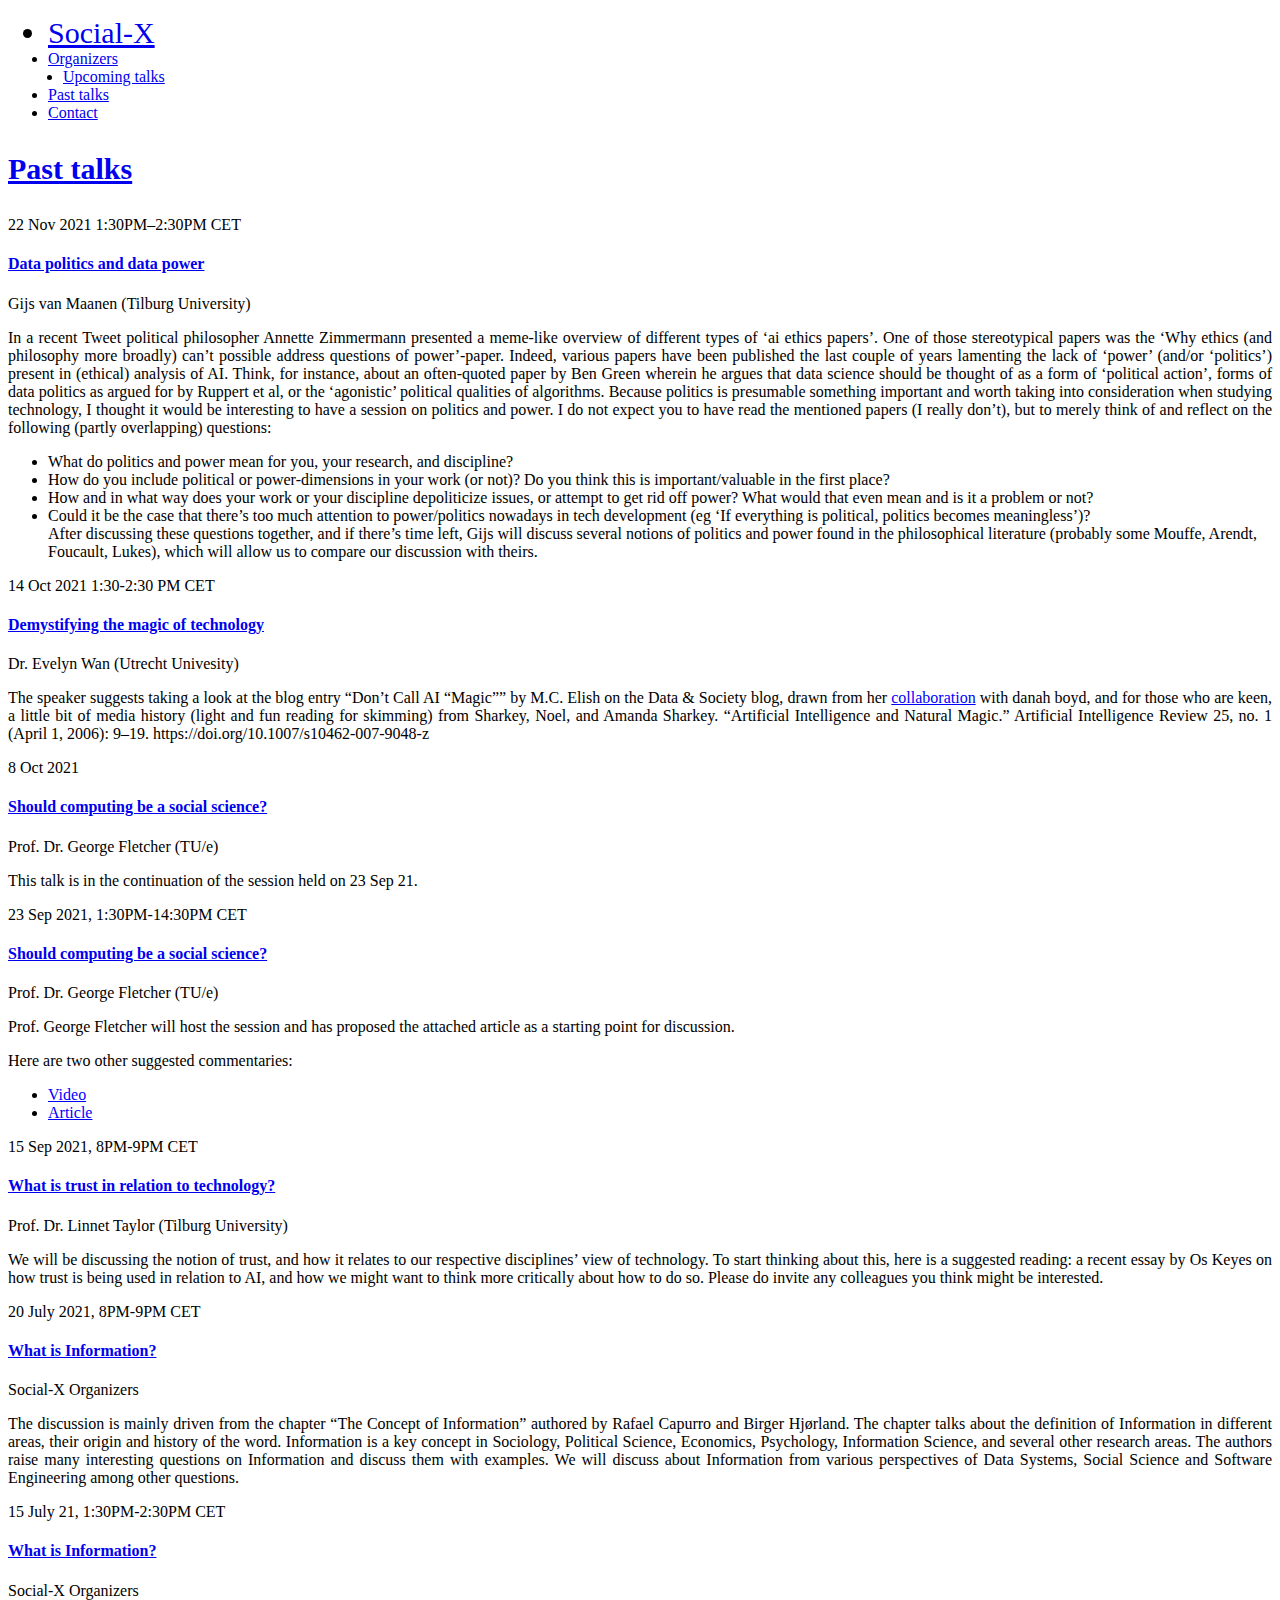
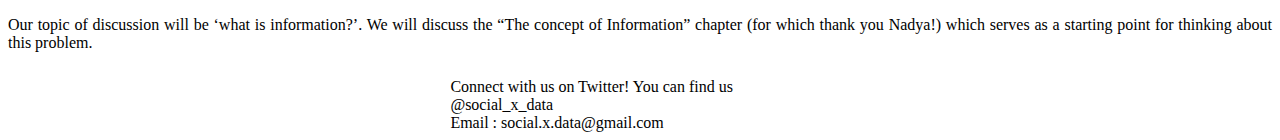
==== view_all_past.html @ 5a0c7ad1 "Add files via upload" ====
<!doctype html>
<html lang="en">
<head>
    <meta charset="utf-8">
    <meta name="viewport" content="width=device-width, initial-scale=1.0">
    
    <title>Social-X</title>
    
    <link rel="stylesheet" href="./css/normalize.css">
    <link rel="stylesheet" href="./css/main.css">
    <link rel="stylesheet" href="./css/mobilestyles.css">
    
    <meta name="description" content="Enter description">
    <meta property="og:description" content="Enter description">
    <link rel="stylesheet" href="https://cdnjs.cloudflare.com/ajax/libs/font-awesome/4.7.0/css/font-awesome.min.css">
	
</head>
<body  class="main nowrap" >
	
	<header>
		
		<div class="headerline">
			<nav>
				<ul class="menu">
                    <li style="font-size: 30px"><a href="index.html">Social-X</a></li>
                    <li><a href="index.html#organizers">Organizers</a></li>
                    <li style="margin-left: 15px;"><a href="view_upcoming.html">Upcoming talks</a></li>
                    <li><a href="view_all_past.html">Past talks</a></li>
                    <li style="margin-left: auto;"><a href="mailto:social.x.data@gmail.com">Contact</a></li>
                </ul>
			</nav>
		</div>
		
	</header>

	<main>
		
		
<section>
    <div class="wrap">
        <h3 style="font-size: 30px"><a href="past_talks">Past talks</a></h3>
        <div class="pasttalks">
            <!-- To check 1 in each row view, comment out all <article... > and uncomment in all <article... style="width"> lines  -->
<!--             <article class="post">
 -->
 
			<article class="post" style="width:100%">
                <div class="date">22 Nov 2021 1:30PM–2:30PM CET</div>
                <h4><a href="#">Data politics and data power</a></h4>
                <div class="speaker">Gijs van Maanen (Tilburg University)</div>
                <div class="entry">
                    <p style="font-size: 16px; text-align: justify;">In a recent Tweet political philosopher Annette Zimmermann presented a meme-like overview of different types of ‘ai ethics papers’. One of those stereotypical papers was the ‘Why ethics (and philosophy more broadly) can’t possible address questions of power’-paper. Indeed, various
      
                    papers have been published the last couple of years lamenting the lack of ‘power’ (and/or ‘politics’) present in (ethical) analysis of AI. Think, for instance, about an often-quoted paper by Ben Green wherein he argues that data science should be thought of as a form of ‘political action’, forms of data politics as argued for by Ruppert et al, or the ‘agonistic’ political qualities of algorithms. Because politics is presumable something important and worth taking into consideration when studying technology, I thought it would be interesting to have a session on politics and power. I do not expect you to have read the mentioned papers (I really don’t), but to merely think of and reflect on the following (partly overlapping) questions:
                    <ul>
                    <li>What do politics and power mean for you, your research, and discipline?</li>
                    <li>How do you include political or power-dimensions in your work (or not)? Do you think
                    this is important/valuable in the first place?</li>
                    <li>How and in what way does your work or your discipline depoliticize issues, or attempt to
                    get rid off power? What would that even mean and is it a problem or not?</li>
                    <li>Could it be the case that there’s too much attention to power/politics nowadays in tech
                    development (eg ‘If everything is political, politics becomes meaningless’)?</li>
                    After discussing these questions together, and if there’s time left, Gijs will discuss several notions of politics and power found in the philosophical literature (probably some Mouffe, Arendt, Foucault, Lukes), which will allow us to compare our discussion with theirs.
                    </p>

                                </div>
                                <!-- <a href="view_talk.html" class="readmore">Show more</a> -->
                   </article>
                   
                 <article class="post" style="width:100%">
                <div class="date">14 Oct 2021 1:30-2:30 PM CET</div>
                <h4><a href="#"> Demystifying the magic of technology</a></h4>
                <div class="speaker">Dr. Evelyn Wan (Utrecht Univesity)</div>
                <div class="entry">
                    <p style="font-size: 16px; text-align: justify;">
                        The speaker suggests taking a look at the blog entry “Don’t Call AI “Magic”” by M.C. Elish on the Data & Society blog, drawn from her <a href="https://points.datasociety.net/dont-call-ai-magic-142da16db408" style="color: blue; text-decoration: underline;">collaboration</a> with danah boyd, and for those who are keen, a little bit of media history (light and fun reading for skimming) from Sharkey, Noel, and Amanda Sharkey. “Artificial Intelligence and Natural Magic.” Artificial Intelligence Review 25, no. 1 (April 1, 2006): 9–19. https://doi.org/10.1007/s10462-007-9048-z
                    </p>

                                </div>
                                <!-- <a href="view_talk.html" class="readmore">Show more</a> -->
                 </article>

			    <article class="post" style="width:100%">
                <div class="date">8 Oct 2021</div>
                <h4><a href="#">Should computing be a social science?</a></h4>
                <div class="speaker">Prof. Dr. George Fletcher (TU/e)</div>
                <div class="entry">
                    <p style="font-size: 16px; text-align: justify;">
                        This talk is in the continuation of the session held on 23 Sep 21.
                    </p>

                                </div>
                                <!-- <a href="view_talk.html" class="readmore">Show more</a> -->
                            </article>
                            
              <article class="post" style="width:100%">
                <div class="date">23 Sep 2021, 1:30PM-14:30PM CET</div>
                <h4><a href="#">Should computing be a social science?</a></h4>
                <div class="speaker">Prof. Dr. George Fletcher (TU/e)</div>
                <div class="entry" style="font-size: 16px">
                    <p style="font-size: 16px">
                        Prof. George Fletcher will host the session and has proposed the attached article as a starting point for discussion.
                    </p>
                    <p style="font-size: 16px; text-align: justify;">
                        Here are two other suggested commentaries: 
                        <ul>
                            <li><a href="https://www.youtube.com/watch?v=OLYsy4k8JMk" style="color: blue; text-decoration: underline;"> Video </a> </li>
                            <li><a href="https://cacm.acm.org/magazines/2020/8/246368-why-computing-belongs-within-the-social-/fulltext" style="color: blue; text-decoration: underline;"> Article </a></li>
                        </ul>
                    </p>

                    </div>
              </article>
                            
             <article class="post" style="width:100%">
                <div class="date">15 Sep 2021, 8PM-9PM CET</div>
                <h4><a href="#">What is trust in relation to technology?</a></h4>
                <div class="speaker">Prof. Dr. Linnet Taylor (Tilburg University)</div>
                <div class="entry">
                    <p style="font-size: 16px; text-align: justify;">
                        We will be discussing the notion of trust, and how it relates to our respective disciplines’ view of technology. To start thinking about this, here is a suggested reading: a recent essay by Os Keyes on how trust is being used in relation to AI, and how we might want to think more critically about how to do so. Please do invite any colleagues you think might be interested.
                    </p>

                                </div>
                                <!-- <a href="view_talk.html" class="readmore">Show more</a> -->
                </article>  
                            
                 <article class="post" style="width:100%">
                <div class="date">20 July 2021, 8PM-9PM CET</div>
                <h4><a href="#">What is Information?</a></h4>
                <div class="speaker">Social-X Organizers</div>
                <div class="entry">
                    <p style="font-size: 16px; text-align: justify;">
                        The discussion is mainly driven from the chapter “The Concept of Information” authored by Rafael Capurro and Birger Hjørland. The chapter talks about the definition of Information in different areas, their origin and history of the word. Information is a key concept in Sociology, Political Science, Economics, Psychology, Information Science, and several other research areas. The authors raise many interesting questions on Information and discuss them with examples. We will discuss about Information from various perspectives of Data Systems, Social Science and Software Engineering among other questions.
                    </o>

                                </div>
                                <!-- <a href="view_talk.html" class="readmore">Show more</a> -->
               </article>             
			
             <article class="post" style="width:100%">
                <div class="date">15 July 21, 1:30PM-2:30PM CET</div>
                <h4><a href="#">What is Information?</a></h4>
                <div class="speaker">Social-X Organizers</div>
                <div class="entry">
                    <p style="font-size: 16px; text-align: justify;">
                        Our topic of discussion will be ‘what is information?’. We will discuss the “The concept of Information” chapter (for which thank you Nadya!) which serves as a starting point for thinking about this problem.
                    </p>

                                </div>
                                <!-- <a href="view_talk.html" class="readmore">Show more</a> -->
                            </article>
            
<!--             <article class="post">
 -->



        </div>
    </div>
</section>
</main>
	<footer>
		<div class="sitefooter">

            <!-- <div class="footercontent" style="text-align: center;"> -->
                <div class="partner" style="margin-left: 35%; margin-right: 35%; vertical-align: middle; padding-top: 10px">
                    <span>Connect with us on Twitter! You can find us @social_x_data</span><br>
					<span>Email : social.x.data@gmail.com</span>
                    <!-- <a href="web_link" target="_blank"><img src="img_link" style="height: 23px;"></a> -->
                </div>
                <!-- <p>Connect with us on ... </p>
            </div> -->
        </div>
	</footer>
	
	<script src="./js/jquery-3.6.0.min.js"></script>
	<script src="./js/moment.js"></script>
	<!-- <script src="./js/script.js"></script> -->

</body>
</html>
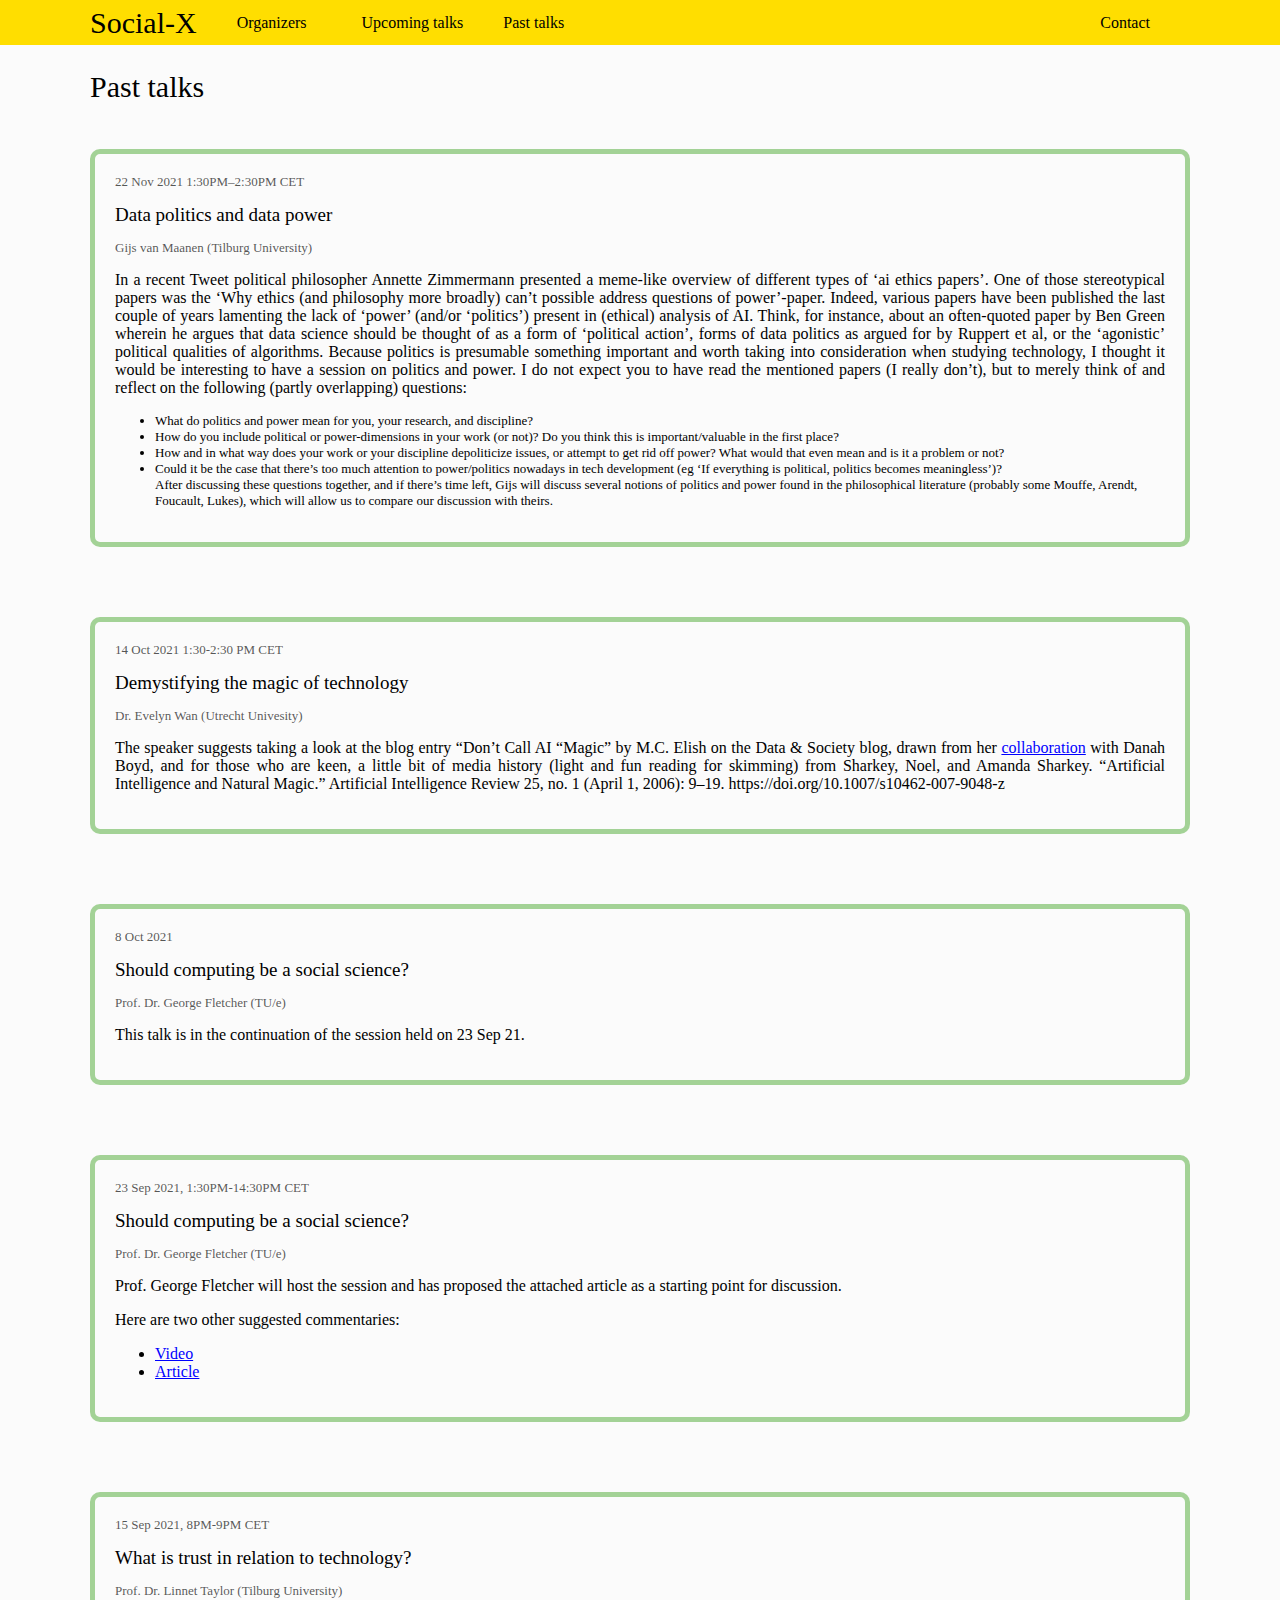
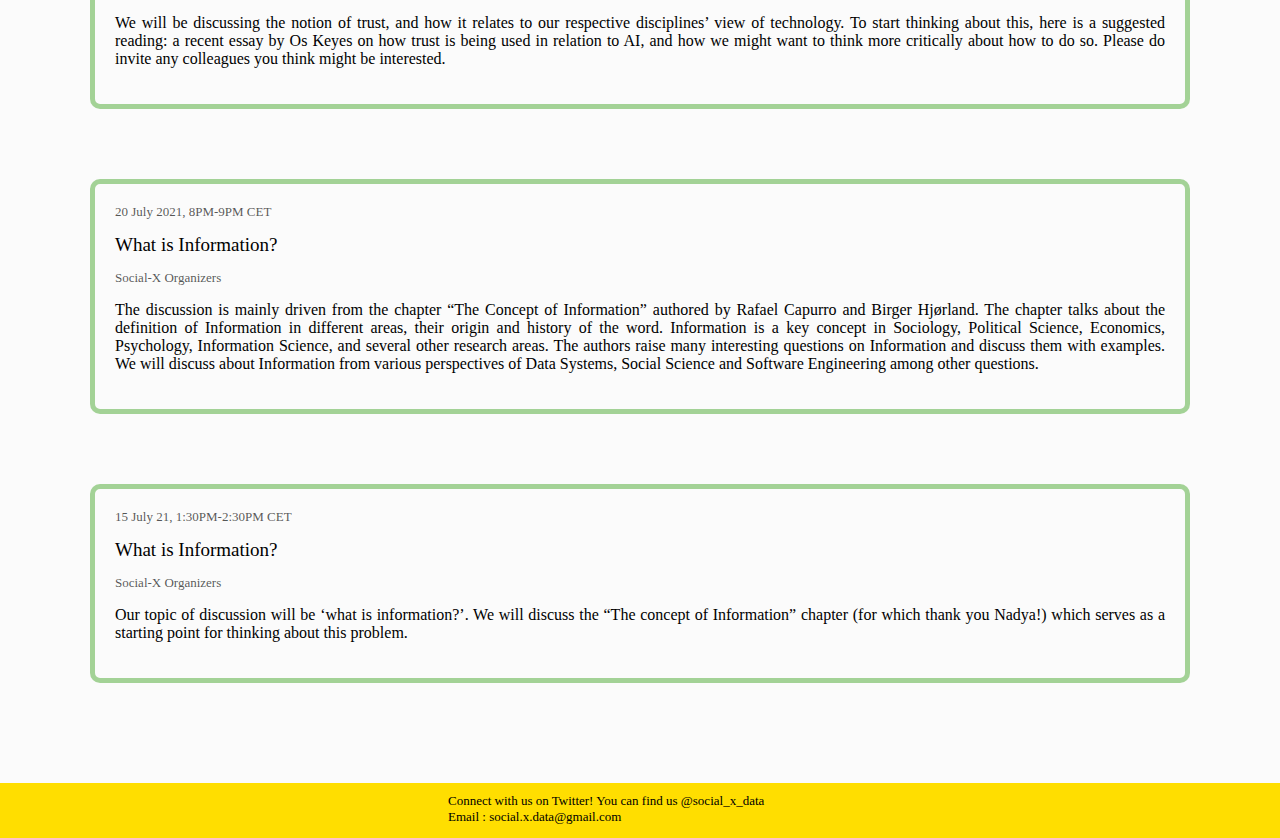
==== commit c40adef9: "Update view_all_past.html" ====
--- a/view_all_past.html
+++ b/view_all_past.html
@@ -10,8 +10,8 @@
     <link rel="stylesheet" href="./css/main.css">
     <link rel="stylesheet" href="./css/mobilestyles.css">
     
-    <meta name="description" content="Enter description">
-    <meta property="og:description" content="Enter description">
+    <meta name="description" content="Social-X Seminar">
+    <meta property="og:description" content="Social-X Seminar">
     <link rel="stylesheet" href="https://cdnjs.cloudflare.com/ajax/libs/font-awesome/4.7.0/css/font-awesome.min.css">
 	
 </head>
@@ -73,7 +73,7 @@
                 <div class="speaker">Dr. Evelyn Wan (Utrecht Univesity)</div>
                 <div class="entry">
                     <p style="font-size: 16px; text-align: justify;">
-                        The speaker suggests taking a look at the blog entry “Don’t Call AI “Magic”” by M.C. Elish on the Data & Society blog, drawn from her <a href="https://points.datasociety.net/dont-call-ai-magic-142da16db408" style="color: blue; text-decoration: underline;">collaboration</a> with danah boyd, and for those who are keen, a little bit of media history (light and fun reading for skimming) from Sharkey, Noel, and Amanda Sharkey. “Artificial Intelligence and Natural Magic.” Artificial Intelligence Review 25, no. 1 (April 1, 2006): 9–19. https://doi.org/10.1007/s10462-007-9048-z
+                        The speaker suggests taking a look at the blog entry “Don’t Call AI “Magic” by M.C. Elish on the Data & Society blog, drawn from her <a href="https://points.datasociety.net/dont-call-ai-magic-142da16db408" style="color: blue; text-decoration: underline;">collaboration</a> with Danah Boyd, and for those who are keen, a little bit of media history (light and fun reading for skimming) from Sharkey, Noel, and Amanda Sharkey. “Artificial Intelligence and Natural Magic.” Artificial Intelligence Review 25, no. 1 (April 1, 2006): 9–19. https://doi.org/10.1007/s10462-007-9048-z
                     </p>
 
                                 </div>
--- a/css/main.css
+++ b/css/main.css
@@ -0,0 +1,452 @@
+/** DSDSD MAIN CSS **/
+/* space-mono-regular - latin */
+@font-face {
+  font-family: 'Space Mono';
+  font-style: normal;
+  font-weight: 400;
+  src: url("webfont/space-mono-v6-latin-regular.eot");
+  /* IE9 Compat Modes */
+  src: local(""), url("webfont/space-mono-v6-latin-regular.eot?#iefix") format("embedded-opentype"), url("webfont/space-mono-v6-latin-regular.woff2") format("woff2"), url("webfont/space-mono-v6-latin-regular.woff") format("woff"), url("webfont/space-mono-v6-latin-regular.ttf") format("truetype"), url("webfont/space-mono-v6-latin-regular.svg#SpaceMono") format("svg");
+  /* Legacy iOS */
+}
+/* space-grotesk-500 - latin */
+@font-face {
+  font-family: 'Space Grotesk';
+  font-style: normal;
+  font-weight: 500;
+  src: url("webfont/space-grotesk-v5-latin-500.eot");
+  /* IE9 Compat Modes */
+  src: local(""), url("webfont/space-grotesk-v5-latin-500.eot?#iefix") format("embedded-opentype"), url("webfont/space-grotesk-v5-latin-500.woff2") format("woff2"), url("webfont/space-grotesk-v5-latin-500.woff") format("woff"), url("webfont/space-grotesk-v5-latin-500.ttf") format("truetype"), url("webfont/space-grotesk-v5-latin-500.svg#SpaceGrotesk") format("svg");
+  /* Legacy iOS */
+}
+::-moz-selection {
+  color: black;
+  background: #ffde00;
+}
+
+::selection {
+  color: black;
+  background: #ffde00;
+}
+
+body {
+  font-family: 'Georgia';
+  font-weight: 400;
+  font-size: 13px;
+  background-color: #FBFBFB;
+  -webkit-font-smoothing: antialiased;
+  -moz-osx-font-smoothing: grayscale;
+}
+
+main {
+  min-height: calc(100vh - 100px);
+}
+
+a {
+  color: inherit;
+  outline: none;
+}
+
+a:hover, a:active, a:focus {
+  outline: none;
+}
+
+/** HEADER **/
+.headerline {
+  position: fixed;
+  top: 0;
+  left: 0;
+  width: 100%;
+  background-color: #ffde00;
+  height: 45px;
+  z-index: 9000;
+}
+.headerline nav ul.menu {
+  position: relative;
+  max-width: 1100px;
+  display: -webkit-box;
+  display: -ms-flexbox;
+  display: flex;
+  margin: 0 auto;
+  padding: 0;
+}
+.headerline nav ul.menu li {
+  margin-right: 40px;
+  line-height: 45px;
+  font-size: 16px;
+  font-family: 'Space Mono';
+}
+.headerline nav ul.menu li a {
+  text-decoration: none;
+}
+.headerline nav ul.menu li a:hover {
+  text-decoration: underline;
+}
+
+p {
+  font-family: "Space Grotesk";
+  font-style: normal;
+  font-weight: 400;
+  font-size: 13px;
+  line-height: 18px;
+}
+
+.wrap {
+  max-width: 1100px;
+  margin: 0 auto;
+  position: relative;
+}
+
+section {
+  padding-top: 30px;
+  padding-bottom: 30px;
+}
+
+section:nth-child(even) {
+  background-color: rgba(0, 0, 0, 0.05);
+}
+
+main {
+  margin-top: 45px;
+}
+
+/** STYLES FOR THE MAIN-PAGE **/
+body.main h1 {
+  font-size: 36px;
+  line-height: 36px;
+  text-transform: uppercase;
+  font-weight: 400;
+}
+body.main h2 {
+  font-weight: 400;
+  font-size: 16px;
+  line-height: 19px;
+}
+body.main h2 a {
+  text-decoration: none;
+}
+body.main h2 a:hover {
+  text-decoration: underline;
+}
+body.main h3 {
+  font-weight: 400;
+  font-size: 18px;
+  line-height: 24px;
+}
+body.main h3 a {
+  text-decoration: none;
+}
+body.main h3 a:hover {
+  text-decoration: underline;
+}
+body.main h4 {
+  font-weight: 400;
+  font-size: 19px;
+  line-height: 21px;
+}
+body.main h4.bigger {
+  font-size: 26px;
+}
+body.main a {
+  color: inherit;
+}
+body.main .wrap.flex {
+  display: -webkit-box;
+  display: -ms-flexbox;
+  display: flex;
+  -webkit-box-pack: justify;
+  -ms-flex-pack: justify;
+  justify-content: space-between;
+  -ms-flex-wrap: wrap;
+  flex-wrap: wrap;
+}
+body.main .wrap.flex .logo {
+  width: 240px;
+  position: relative;
+  margin-right: 20px;
+}
+body.main .wrap.flex .logo img {
+  width: 100%;
+}
+body.main .welcome {
+  padding-top: 40px;
+  padding-bottom: 40px;
+  width: calc(100% - 260px);
+}
+body.main .welcome h1 {
+  margin-bottom: 30px;
+  font-family: 'Space Mono';
+}
+body.main .welcome h2 {
+  max-width: 600px;
+}
+body.main .subscribe {
+  margin-top: 15px;
+}
+body.main .subscribe p {
+  color: #C4C4C4;
+}
+body.main .subscribe input {
+  height: 30px;
+  margin: 0;
+  padding: 0;
+  -webkit-box-sizing: border-box;
+  box-sizing: border-box;
+  border: 1px solid black;
+  border-radius: 0 !important;
+  width: 40%;
+  -webkit-appearance: none;
+  -webkit-border-radius: 0px;
+  font-family: "Space Grotesk";
+  padding-left: 7px;
+  display: inline-block;
+}
+body.main .subscribe input::-webkit-input-placeholder {
+  font-family: "Space Grotesk";
+  color: #C4C4C4;
+  font-size: 13px;
+}
+body.main .subscribe input::-moz-placeholder {
+  font-family: "Space Grotesk";
+  color: #C4C4C4;
+  font-size: 13px;
+}
+body.main .subscribe input:-ms-input-placeholder {
+  font-family: "Space Grotesk";
+  color: #C4C4C4;
+  font-size: 13px;
+}
+body.main .subscribe input::-ms-input-placeholder {
+  font-family: "Space Grotesk";
+  color: #C4C4C4;
+  font-size: 13px;
+}
+body.main .subscribe input::placeholder {
+  font-family: "Space Grotesk";
+  color: #C4C4C4;
+  font-size: 13px;
+}
+body.main .subscribe .subscribebtn {
+  background-color: black;
+  color: white;
+  height: 30px;
+  border: 1px solid black;
+  display: inline-block;
+  -webkit-box-sizing: border-box;
+  box-sizing: border-box;
+  padding: 6px;
+  padding-left: 25px;
+  padding-right: 25px;
+  -webkit-transform: translateY(1px);
+  -ms-transform: translateY(1px);
+  transform: translateY(1px);
+}
+body.main .time {
+  margin-top: 15px;
+}
+body.main .time span {
+  background-color: white;
+  border: 1px solid #ffde00;
+  text-transform: uppercase;
+  font-size: 24px;
+  padding-left: 10px;
+  padding-right: 10px;
+  line-height: 37px;
+  font-family: 'Space Mono';
+}
+body.main .time span:first-child {
+  border-right: 0;
+}
+body.main .description {
+  width: 65%;
+}
+body.main .pasttalks,
+body.main .upcomingtalks,
+body.main #tweets {
+  margin-top: 50px;
+  display: -webkit-box;
+  display: -ms-flexbox;
+  display: flex;
+  -ms-flex-wrap: wrap;
+  flex-wrap: wrap;
+  -webkit-box-pack: justify;
+  -ms-flex-pack: justify;
+  justify-content: space-between;
+}
+body.main .pasttalks .date,
+body.main .pasttalks .speaker,
+body.main .upcomingtalks .date,
+body.main .upcomingtalks .speaker,
+body.main #tweets .date,
+body.main #tweets .speaker {
+  font-size: 13px;
+  line-height: 15px;
+  color: rgba(0, 0, 0, 0.67);
+  margin-bottom: 15px;
+}
+body.main .pasttalks .speaker,
+body.main .upcomingtalks .speaker,
+body.main #tweets .speaker {
+  margin-top: 15px;
+}
+body.main .pasttalks .entry,
+body.main .upcomingtalks .entry,
+body.main #tweets .entry {
+  position: relative;
+}
+body.main .pasttalks article,
+body.main .upcomingtalks article,
+body.main #tweets article {
+  -webkit-box-sizing: border-box;
+  box-sizing: border-box;
+  width: 30%;
+  margin-bottom: 70px;
+  position: relative;
+  padding: 20px;
+  border: 5px solid rgba(120, 190, 100, 0.67);
+  border-radius: 10px;
+  background-clip: content-box;
+}
+
+
+body.main .pasttalks a,
+body.main .upcomingtalks a,
+body.main #tweets a {
+  color: inherit;
+  text-decoration: none;
+}
+body.main .pasttalks a.readmore,
+body.main .upcomingtalks a.readmore,
+body.main #tweets a.readmore {
+  border: 1px solid rgba(0, 0, 0, 0.67);
+  color: rgba(0, 0, 0, 0.67);
+  padding-left: 5px;
+  padding-right: 5px;
+  font-size: 12px;
+}
+body.main .pasttalks article.empty,
+body.main .upcomingtalks article.empty,
+body.main #tweets article.empty {
+  visibility: hidden;
+}
+body.main .showmore a {
+  color: rgba(0, 0, 0, 0.67);
+}
+body.main #tweets {
+  padding-bottom: 60px;
+}
+body.main #tweets ul {
+  display: flex;
+  justify-content: space-between;
+  padding: 0;
+  margin: 0;
+  list-style: none;
+  flex-wrap: wrap;
+  align-items: start;
+}
+body.main #tweets ul li {
+  width: 30%;
+  display: flex;
+  flex-wrap: wrap;
+  align-items: flex-start;
+}
+body.main #tweets ul li p.interact {
+  display: none;
+}
+body.main #tweets ul li p.tweet {
+  width: 100%;
+  order: 2;
+}
+body.main #tweets ul li p.timePosted {
+  width: 100%;
+  order: 1;
+  color: rgba(0, 0, 0, 0.67);
+  margin: 0;
+  height: 25px;
+  display: block;
+}
+
+/** SINGLE POST **/
+.singlepost .date {
+  font-size: 13px;
+  line-height: 15px;
+  color: rgba(0, 0, 0, 0.67);
+  margin-bottom: 15px;
+  margin-top: 30px;
+}
+.singlepost .speaker {
+  font-size: 13px;
+  line-height: 15px;
+  color: rgba(0, 0, 0, 0.67);
+  margin-bottom: 15px;
+  margin-top: 15px;
+}
+.singlepost .upcomingtalksfullview {
+  display: block;
+}
+.singlepost article.post {
+  margin-bottom: 60px;
+  margin-top: 30px;
+}
+.singlepost article.post.nextsem {
+  border-top: 2px solid rgba(0, 0, 0, 0.15);
+  padding-top: 30px;
+}
+
+.readingwidth {
+  max-width: 650px;
+}
+
+article.singlepost {
+  padding-top: 30px;
+}
+article.singlepost h1 {
+  font-weight: normal;
+  font-size: 19px;
+}
+
+body.main .upcomingtalkinfo {
+  margin-bottom: 60px;
+}
+body.main .upcomingtalkinfo h4 {
+  font-size: 26px;
+  margin-top: 30px;
+}
+body.main .upcomingtalkinfo .date {
+  margin-top: 10px !important;
+  margin-bottom: 18px !important;
+}
+body.main .upcomingtalkinfo p {
+  margin-top: 0px;
+  max-width: 650px;
+}
+
+/** FOOTER **/
+.sitefooter {
+  width: 100%;
+  height: 55px;
+  position: relative;
+  background-color: #ffde00;
+}
+.sitefooter .footercontent {
+  max-width: 1100px;
+  margin: 0 auto;
+  font-size: 14px;
+  display: -webkit-box;
+  display: -ms-flexbox;
+  display: flex;
+  -ms-flex-wrap: wrap;
+  flex-wrap: wrap;
+  line-height: 55px;
+}
+.sitefooter .footercontent .mailcontact {
+  margin-right: 50px;
+}
+.sitefooter .footercontent .mailcontact span {
+  margin-right: 20px;
+}
+.sitefooter .footercontent .partner img {
+  height: 25px;
+  margin-left: 25px;
+  vertical-align: middle;
+}
--- a/css/mobilestyles.css
+++ b/css/mobilestyles.css
@@ -0,0 +1,153 @@
+@media only screen and (max-width: 1200px) {
+  .wrap,
+  .headerline nav ul.menu,
+  .sitefooter .footercontent {
+    max-width: 90%;
+  }
+
+  body.main .time {
+    width: calc(35% - 7vw);
+  }
+}
+@media only screen and (max-width: 1000px) {
+  body.main .wrap.flex .logo {
+    width: 180px;
+  }
+}
+@media only screen and (max-width: 900px) {
+  .wrap,
+  .headerline nav ul.menu,
+  .sitefooter .footercontent {
+    max-width: 94%;
+  }
+}
+@media only screen and (max-width: 800px) {
+  .wrap,
+  .headerline nav ul.menu,
+  .sitefooter .footercontent {
+    max-width: 96%;
+  }
+
+  body.main .time,
+  body.main .description {
+    width: 100%;
+  }
+
+  body.main .pasttalks article, body.main .upcomingtalks article, body.main #tweets article, body.main #tweets ul li {
+    width: 45%;
+  }
+
+  body.main #tweets ul li {
+    margin-bottom: 35px;
+  }
+
+  body.main #tweets ul li:last-child {
+    margin-bottom: 0px;
+  }
+
+  body.main .upcomingtalks article:first-child {
+    width: 100%;
+  }
+
+  .sitefooter {
+    height: auto;
+  }
+}
+@media only screen and (max-width: 560px) {
+  .wrap,
+  .headerline nav ul.menu,
+  .sitefooter .footercontent {
+    max-width: 92%;
+  }
+
+  body.main .welcome,
+  body.main .description,
+  body.main .pasttalks article,
+  body.main .upcomingtalks article,
+  body.main #tweets article,
+  body.main #tweets ul li {
+    width: 100%;
+  }
+
+  body.main h1 {
+    font-size: 31px;
+  }
+
+  body.main .subscribe input {
+    width: calc(100% - 117px);
+  }
+
+  body.main .wrap.flex .logo {
+    width: 100px;
+    margin: 0 auto;
+    order: 1;
+  }
+
+  body.main .welcome {
+    order: 2;
+    padding-top: 28px;
+  }
+
+  body.main .description {
+    margin-top: 20px;
+  }
+
+  body.main .pasttalks article, body.main .upcomingtalks article, body.main #tweets article {
+    margin-bottom: 50px;
+  }
+
+  body.main .pasttalks article:last-of-type,
+  body.main .upcomingtalks article:last-of-type,
+  body.main #tweets article:last-of-type {
+    margin-bottom: 0;
+  }
+
+  body.main .showmore {
+    margin-top: 30px;
+  }
+
+  .headerline nav ul.menu li:last-child {
+    display: none;
+  }
+
+  .headerline nav ul.menu li {
+    margin-right: 25px;
+  }
+
+  .sitefooter .footercontent .mailcontact {
+    margin-right: unset;
+    width: 100%;
+  }
+
+  .sitefooter .footercontent {
+    line-height: 30px;
+    padding-top: 10px;
+    padding-bottom: 10px;
+  }
+
+  .sitefooter {
+    height: auto;
+  }
+
+  .sitefooter .footercontent .partner span {
+    display: inline-block;
+    width: 100%;
+    display: none;
+  }
+
+  .sitefooter .footercontent .partner {
+    display: flex;
+    width: 100%;
+    flex-wrap: wrap;
+    justify-content: space-between;
+  }
+
+  .sitefooter .footercontent .partner img {
+    margin-left: 10px;
+    height: 18px !important;
+  }
+
+  .sitefooter .footercontent .partner a:first-of-type img {
+    margin-left: 0;
+  }
+}
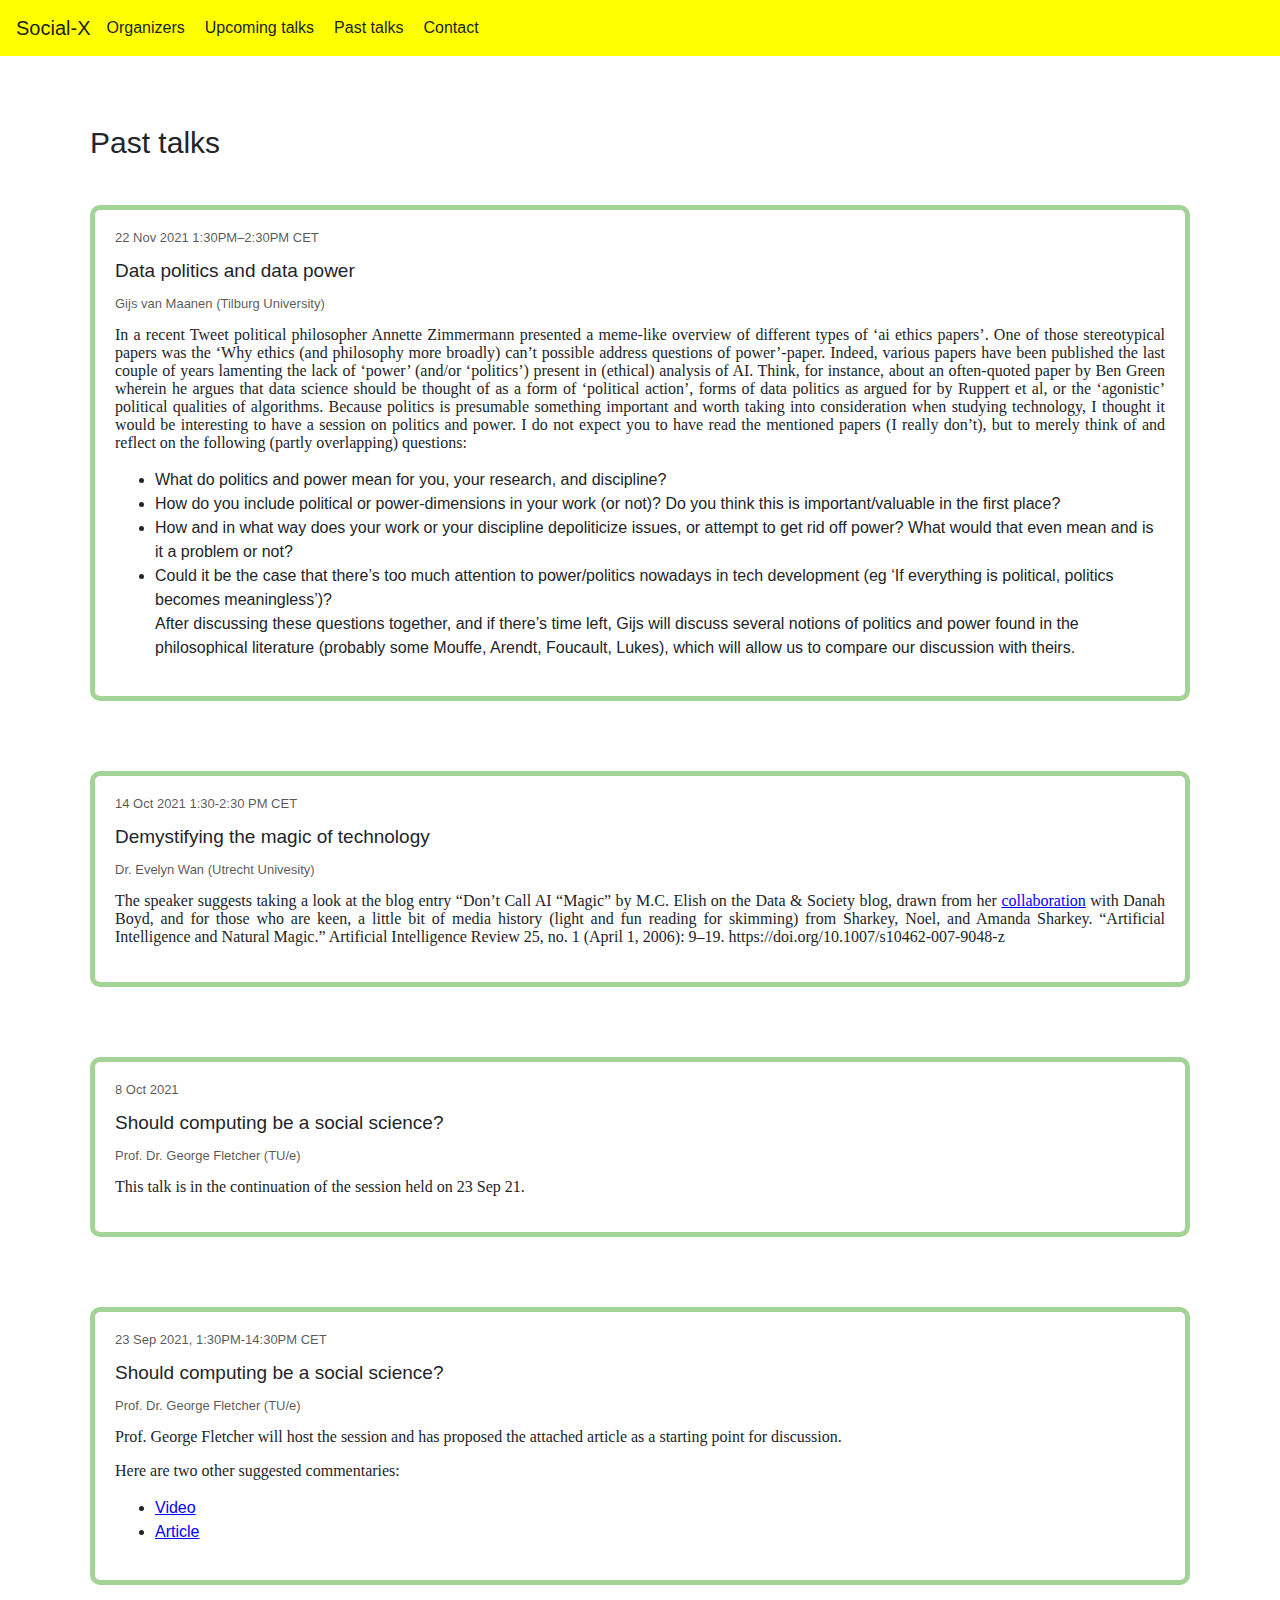
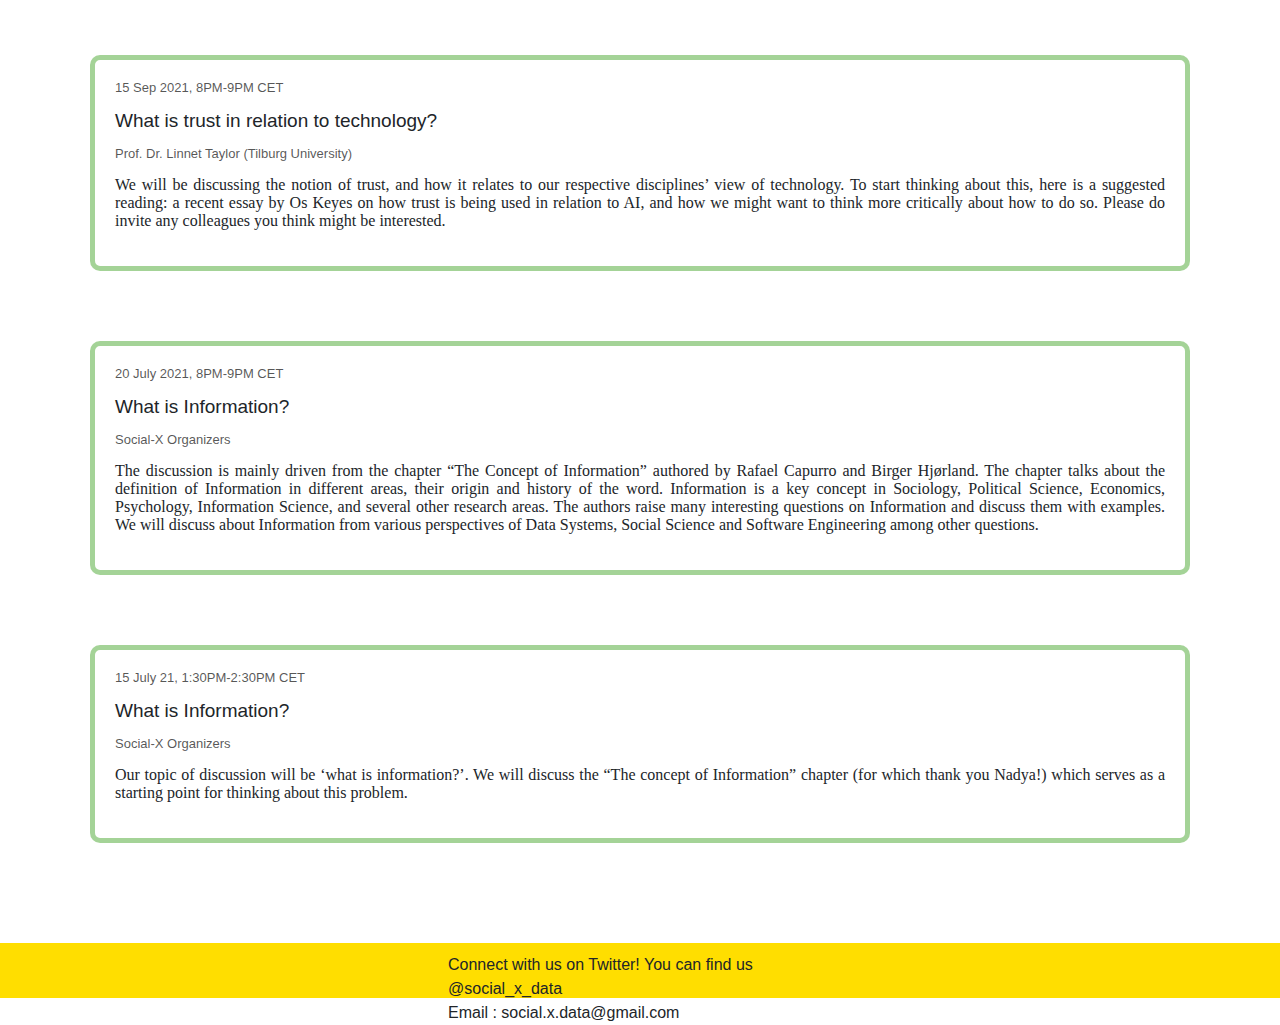
==== commit 32a9bd83: "Update view_all_past.html" ====
--- a/view_all_past.html
+++ b/view_all_past.html
@@ -1,39 +1,61 @@
 <!doctype html>
 <html lang="en">
 <head>
-    <meta charset="utf-8">
-    <meta name="viewport" content="width=device-width, initial-scale=1.0">
-    
-    <title>Social-X</title>
-    
-    <link rel="stylesheet" href="./css/normalize.css">
-    <link rel="stylesheet" href="./css/main.css">
-    <link rel="stylesheet" href="./css/mobilestyles.css">
-    
-    <meta name="description" content="Social-X Seminar">
-    <meta property="og:description" content="Social-X Seminar">
-    <link rel="stylesheet" href="https://cdnjs.cloudflare.com/ajax/libs/font-awesome/4.7.0/css/font-awesome.min.css">
+	<meta charset="utf-8">
+	<meta name="viewport" content="width=device-width, initial-scale=1.0">
+	
+	<title>Social-X</title>
+	
+	<link rel="stylesheet" href="./css/normalize.css">
+	<link rel="stylesheet" href="./css/main.css">
+	<link rel="stylesheet" href="./css/mobilestyles.css">
+	
+	<meta name="description" content="Social-X Seminars">
+	<meta property="og:description" content="Social-X Seminars">
+	
+	<link rel="stylesheet" href="https://cdnjs.cloudflare.com/ajax/libs/font-awesome/4.7.0/css/font-awesome.min.css">
+
+	
+<link rel="stylesheet" href="https://cdn.jsdelivr.net/npm/bootstrap@4.6.1/dist/css/bootstrap.min.css">
+  <script src="https://cdn.jsdelivr.net/npm/jquery@3.6.0/dist/jquery.slim.min.js"></script>
+  <script src="https://cdn.jsdelivr.net/npm/popper.js@1.16.1/dist/umd/popper.min.js"></script>
+  <script src="https://cdn.jsdelivr.net/npm/bootstrap@4.6.1/dist/js/bootstrap.bundle.min.js"></script>
 	
 </head>
 <body  class="main nowrap" >
 	
 	<header>
 		
-		<div class="headerline">
-			<nav>
-				<ul class="menu">
-                    <li style="font-size: 30px"><a href="index.html">Social-X</a></li>
-                    <li><a href="index.html#organizers">Organizers</a></li>
-                    <li style="margin-left: 15px;"><a href="view_upcoming.html">Upcoming talks</a></li>
-                    <li><a href="view_all_past.html">Past talks</a></li>
-                    <li style="margin-left: auto;"><a href="mailto:social.x.data@gmail.com">Contact</a></li>
-                </ul>
-			</nav>
-		</div>
-		
-	</header>
-
-	<main>
+<nav class="navbar navbar-expand-md navbar-light" style="background-color: yellow;">
+  <!-- Brand -->
+  <a class="navbar-brand" href="index.html">Social-X</a>
+
+  <!-- Toggler/collapsibe Button -->
+  <button class="navbar-toggler" type="button" data-toggle="collapse" data-target="#collapsibleNavbar">
+    <span class="navbar-toggler-icon"></span>
+  </button>
+
+  <!-- Navbar links -->
+  <div class="collapse navbar-collapse" id="collapsibleNavbar">
+    <ul class="navbar-nav">
+      <li class="nav-item" style="padding-right: 20px">
+        <a href="#organizers">Organizers</a>
+      </li>
+      <li class="nav-item" style="padding-right: 20px">
+        <a href="view_upcoming.html">Upcoming talks</a>
+      </li> 
+      <li class="nav-item" style="padding-right: 20px">
+        <a href="view_all_past.html">Past talks</a>
+      </li> 
+      <li class="nav-item" style="margin-left: auto;">
+        <a href="mailto:social.x.data@gmail.com">Contact</a>
+      </li>
+    </ul>
+  </div> 
+</nav>
+</header>
+
+<main>
 		
 		
 <section>
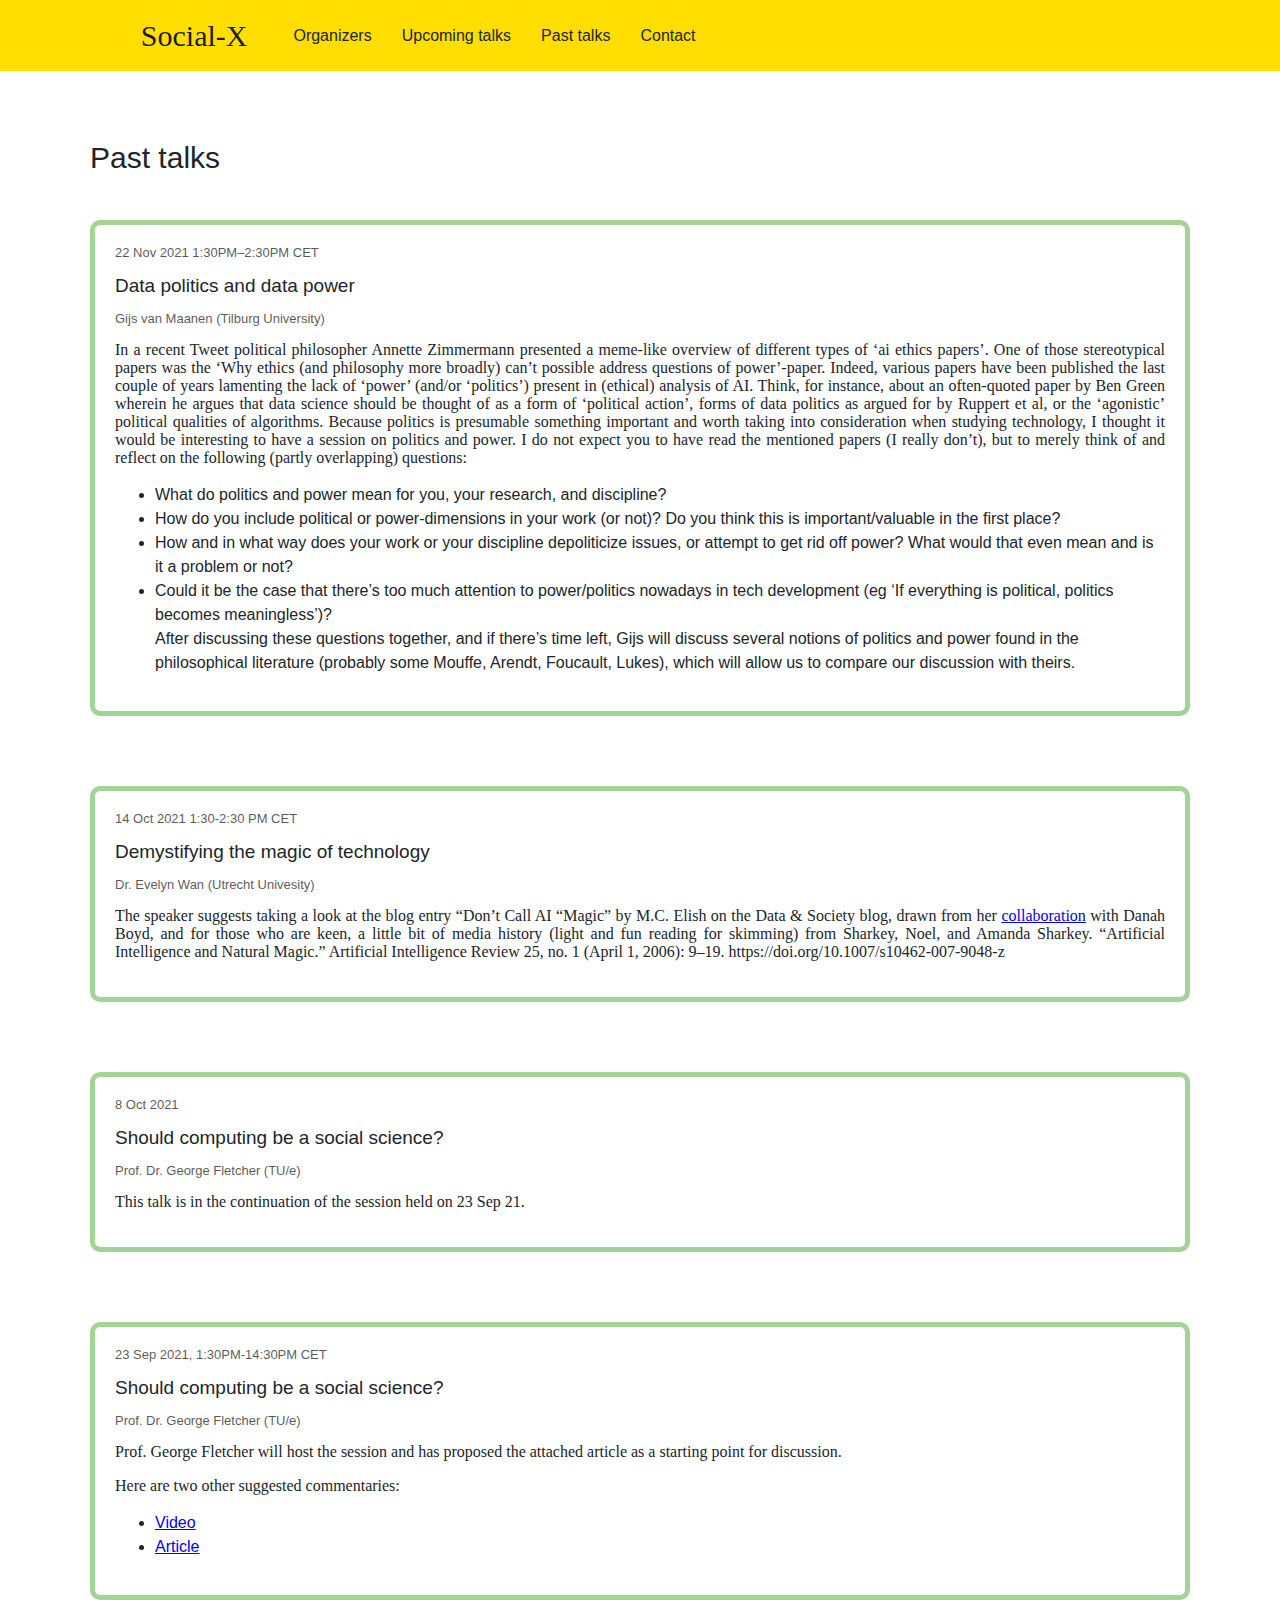
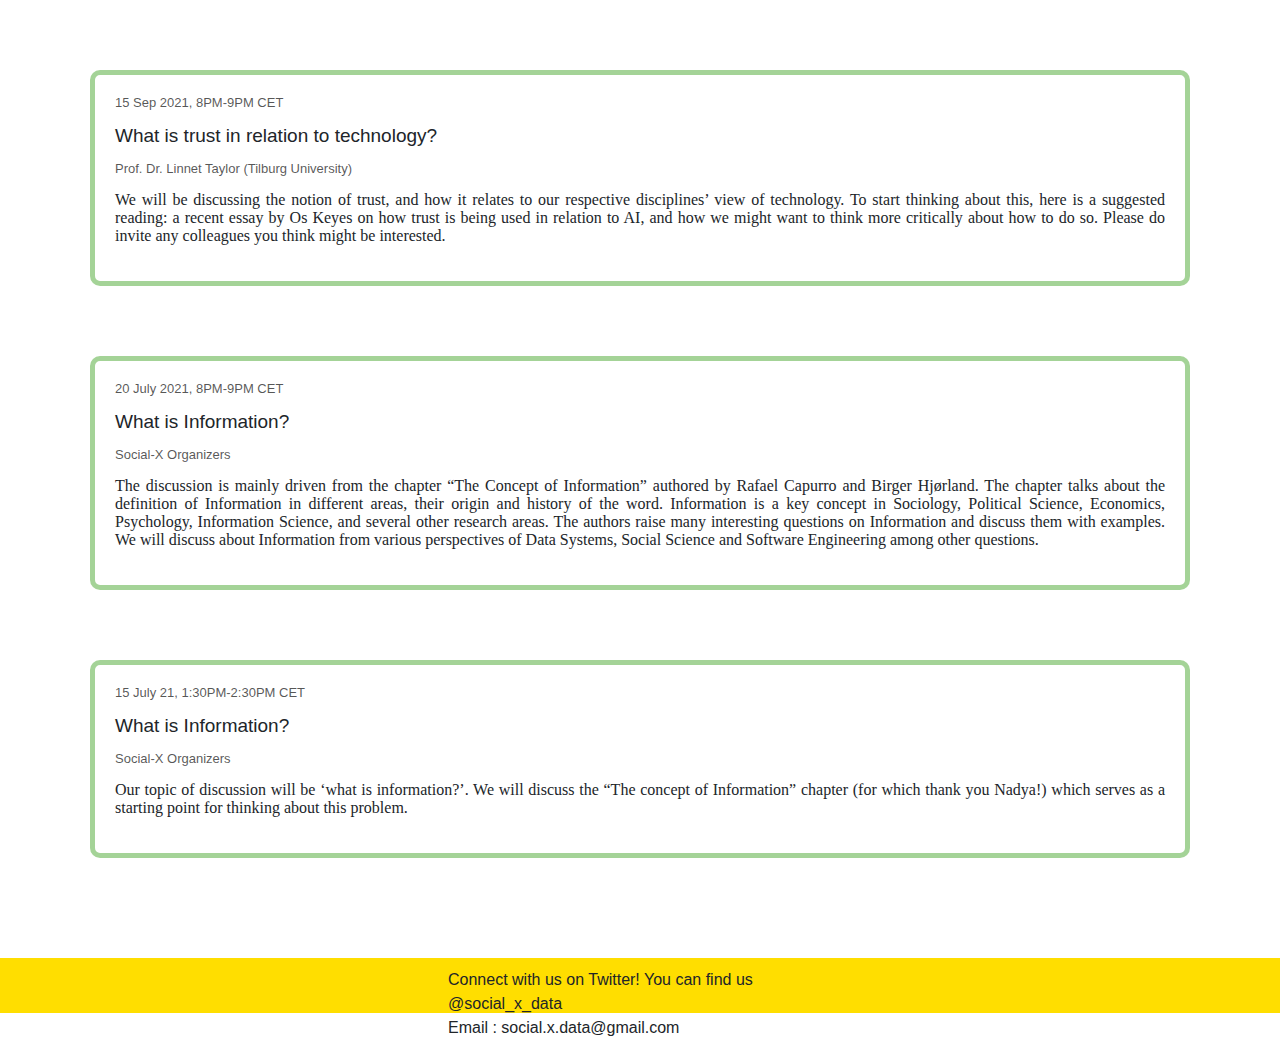
==== commit 5cbf2193: "Update view_all_past.html" ====
--- a/view_all_past.html
+++ b/view_all_past.html
@@ -11,8 +11,7 @@
 	<link rel="stylesheet" href="./css/mobilestyles.css">
 	
 	<meta name="description" content="Social-X Seminars">
-	<meta property="og:description" content="Social-X Seminars">
-	
+	<meta property="og:description" content="Social-X Seminars">	
 	<link rel="stylesheet" href="https://cdnjs.cloudflare.com/ajax/libs/font-awesome/4.7.0/css/font-awesome.min.css">
 
 	
@@ -26,9 +25,9 @@
 	
 	<header>
 		
-<nav class="navbar navbar-expand-md navbar-light" style="background-color: yellow;">
+<nav class="navbar navbar-expand-md navbar-light" style="background-color: #ffde00;">
   <!-- Brand -->
-  <a class="navbar-brand" href="index.html">Social-X</a>
+  <a class="navbar-brand" href="index.html" style="font-family: 'Georgia'; font-size: 30px; padding-left: 10%; padding-right: 30px">Social-X</a>
 
   <!-- Toggler/collapsibe Button -->
   <button class="navbar-toggler" type="button" data-toggle="collapse" data-target="#collapsibleNavbar">
@@ -38,16 +37,16 @@
   <!-- Navbar links -->
   <div class="collapse navbar-collapse" id="collapsibleNavbar">
     <ul class="navbar-nav">
-      <li class="nav-item" style="padding-right: 20px">
+      <li class="nav-item" style="padding-right: 30px">
         <a href="#organizers">Organizers</a>
       </li>
-      <li class="nav-item" style="padding-right: 20px">
+      <li class="nav-item" style="padding-right: 30px">
         <a href="view_upcoming.html">Upcoming talks</a>
       </li> 
-      <li class="nav-item" style="padding-right: 20px">
+      <li class="nav-item" style="padding-right: 30px">
         <a href="view_all_past.html">Past talks</a>
       </li> 
-      <li class="nav-item" style="margin-left: auto;">
+      <li class="nav-item ml-auto">
         <a href="mailto:social.x.data@gmail.com">Contact</a>
       </li>
     </ul>
